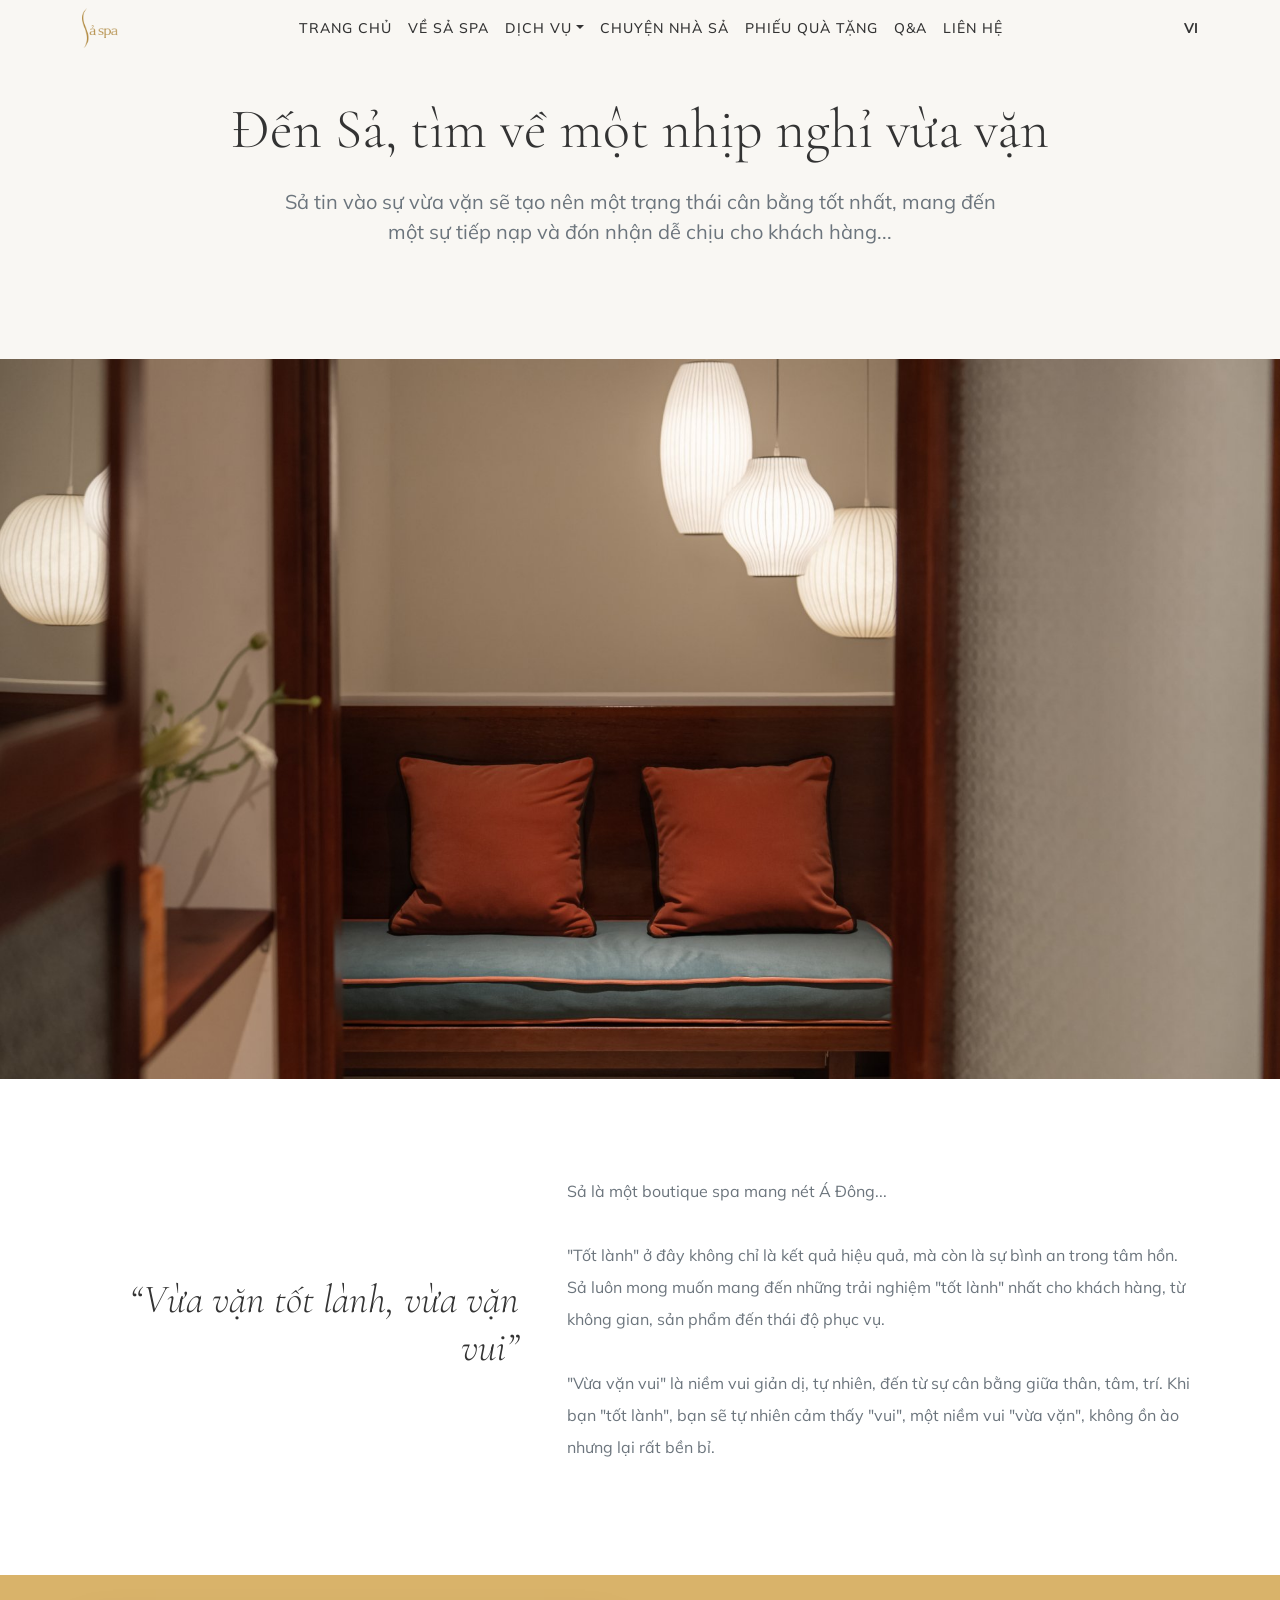
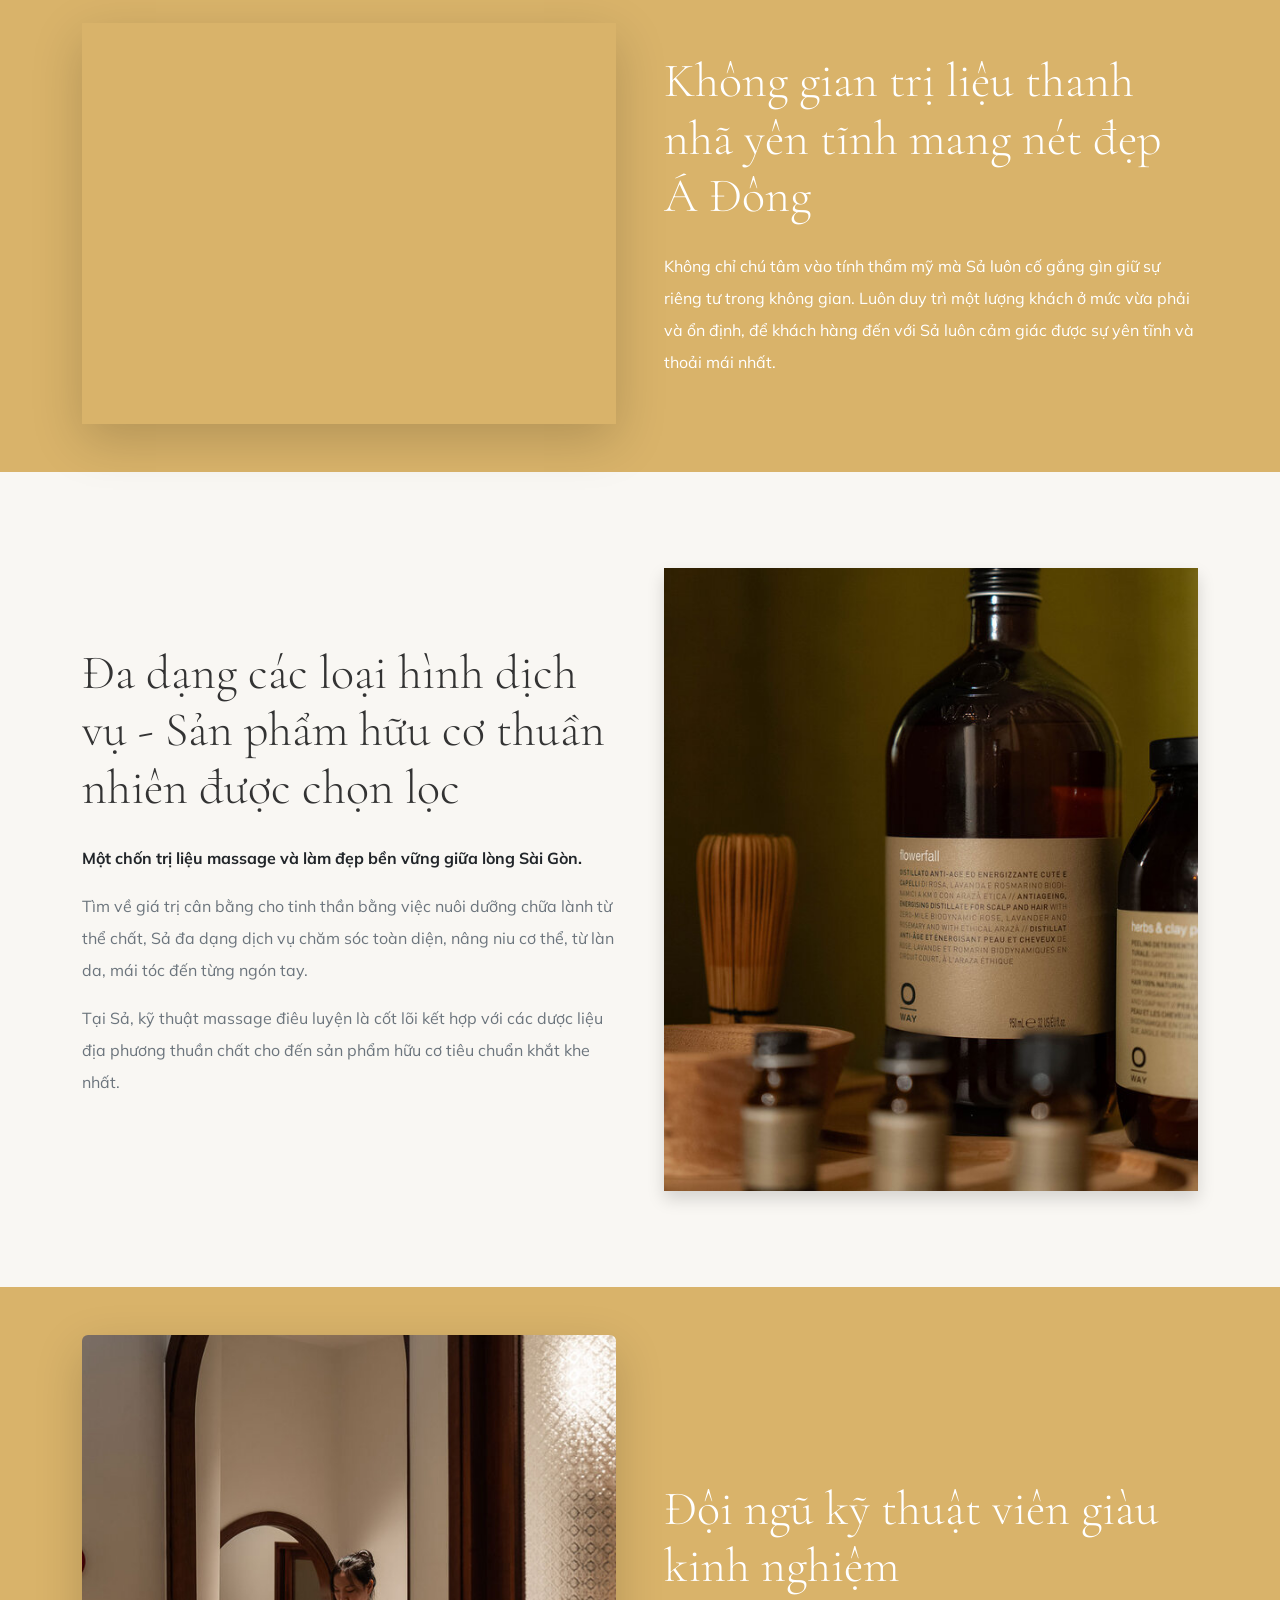
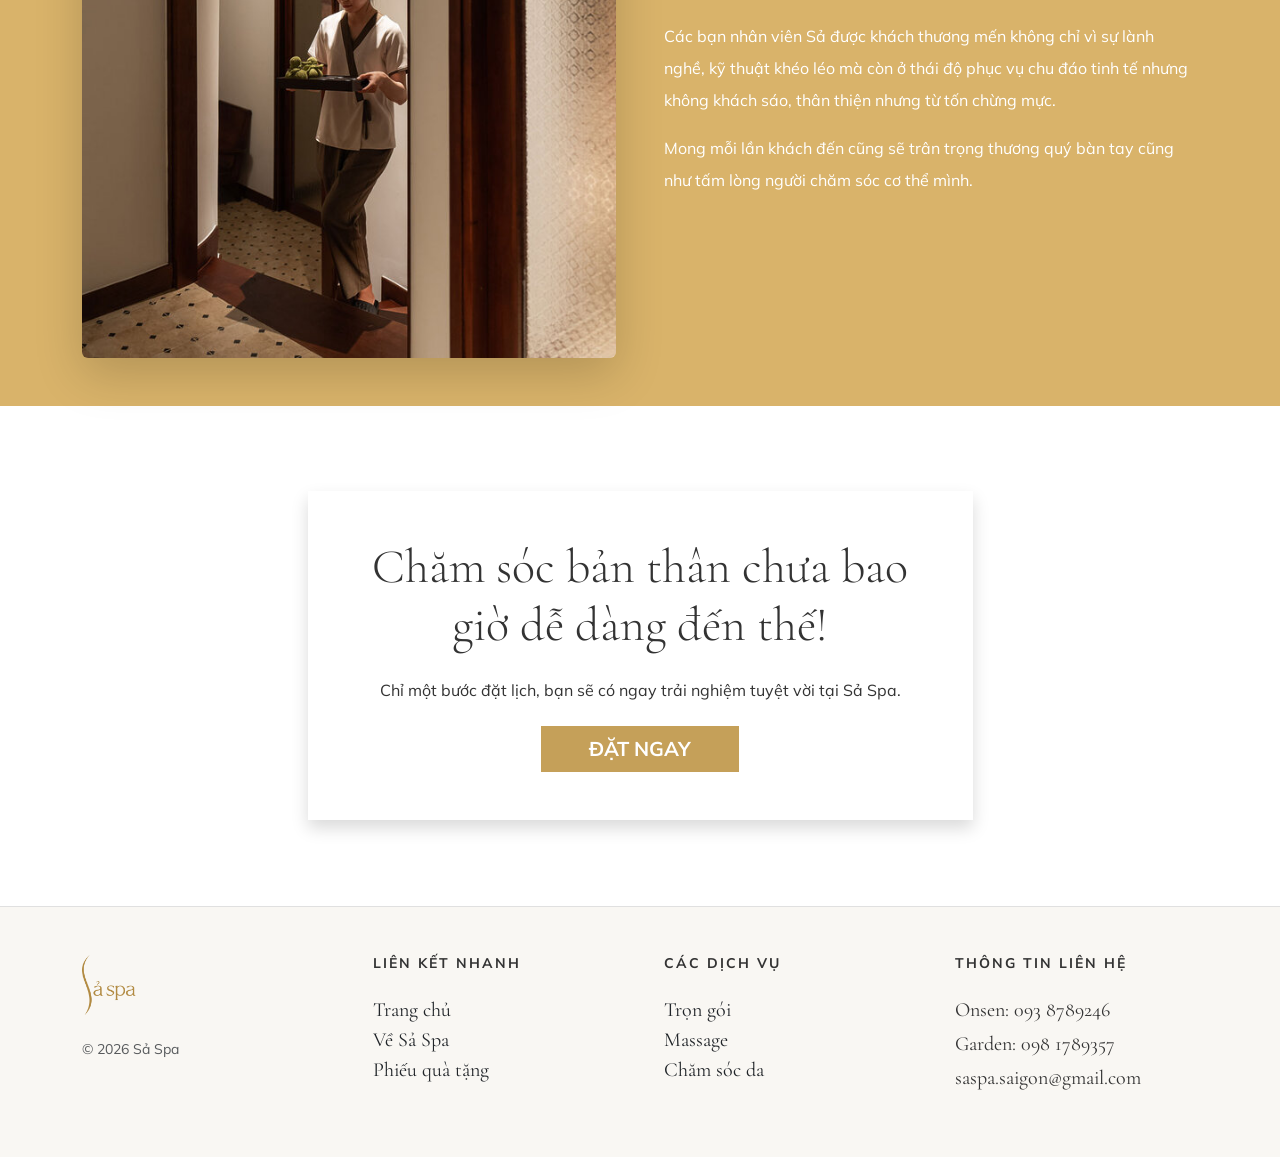
==== vesaspa/home1.html @ 10317ce2 "first commit" ====
<!DOCTYPE html>
<html lang="en">
<head>
    <meta charset="UTF-8">
    <meta name="viewport" content="width=device-width, initial-scale=1.0">
    <link href="https://cdn.jsdelivr.net/npm/bootstrap@5.3.0/dist/css/bootstrap.min.css" rel="stylesheet">
    <link rel="preconnect" href="https://fonts.googleapis.com">
    <link rel="preconnect" href="https://fonts.gstatic.com" crossorigin>
    <link href="https://fonts.googleapis.com/css2?family=Cormorant+Garamond:ital,wght@0,400;0,500;0,600;1,400&family=Mulish:wght@300;400;600&display=swap" rel="stylesheet">
    <link rel="stylesheet" href="style.css">
    <title>Sả Spa - Về Chúng Tôi</title>
</head>
<body>

 <nav class="navbar navbar-expand-lg navbar-light fixed-top">
        <div class="container">
            <div class="logo">
                <img src="../img/logo-spa.png.webp" alt="Sả Spa">
            </div>
            <button class="navbar-toggler border-0" type="button" data-bs-toggle="collapse" data-bs-target="#navbarNav">
                <span class="navbar-toggler-icon"></span>
            </button>
            <div class="collapse navbar-collapse" id="navbarNav">
                <ul class="navbar-nav mx-auto nav-links">
                    <li class="nav-item"><a class="nav-link" href="index.html">TRANG CHỦ</a></li>
                    <li class="nav-item"><a class="nav-link" href="">VỀ SẢ SPA</a></li>
                    <li class="nav-item dropdown has-submenu">
                        <a class="nav-link dropdown-toggle" href="#" role="button" data-bs-toggle="dropdown">DỊCH VỤ</a>
                        <ul class="dropdown-menu border-0 shadow submenu">
                            <li><a class="dropdown-item" href="../dichvu/kpbn/kpbn.html">KHU PHỤC HỒI BẰNG NHIỆT</a></li>
                            <li><a class="dropdown-item" href="../dichvu/trongoi/home.html">TRỌN GÓI</a></li>
                            <li><a class="dropdown-item" href="../dichvu/fullbody/home.html">THƯ GIÃN TOÀN THÂN</a></li>
                            <li><a class="dropdown-item" href="#">CHĂM SÓC DA</a></li>
                            <li><a class="dropdown-item" href="#">CHĂM SÓC CƠ THỂ</a></li>
                            <li><a class="dropdown-item" href="#">CHĂM SÓC TÓC & DA ĐẦU</a></li>
                            <li><a class="dropdown-item" href="#">WAXING</a></li>
                            <li><a class="dropdown-item" href="#">DỊCH VỤ KHÁC</a></li>
                        </ul>
                    </li>
                    <li class="nav-item"><a class="nav-link" href="#">CHUYỆN NHÀ SẢ</a></li>
                    <li class="nav-item"><a class="nav-link" href="../voucher/home.html">PHIẾU QUÀ TẶNG</a></li>
                    <li class="nav-item"><a class="nav-link" href="#">Q&A</a></li>
                    <li class="nav-item"><a class="nav-link" href="#">LIÊN HỆ</a></li>
                </ul>
                <div class="language-picker">
                    <span>VI</span>
                    <i class="arrow-down"></i>
                </div>
            </div>
        </div>
    </nav>

<div class="smooth-scroll-wrapper">
    <section class="intro-top py-5 text-center bg-cream">
        <div class="container py-5">
            <h1 class="main-heading display-4 serif-font mb-4">Đến Sả, tìm về một nhịp nghỉ vừa vặn</h1>
            <div class="row justify-content-center">
                <div class="col-lg-8">
                    <p class="text-secondary fs-5">Sả tin vào sự vừa vặn sẽ tạo nên một trạng thái cân bằng tốt nhất, mang đến một sự tiếp nạp và đón nhận dễ chịu cho khách hàng...</p>
                </div>
            </div>
        </div>
    </section>
    <section class="space-image">
        <div class="container-fluid p-0">
            <img src="../img/home3.jpg" alt="Không gian Sả Spa" class="img-fluid w-100">
        </div>
    </section>
    <section class="philosophy py-5">
        <div class="container py-5">
            <div class="row align-items-center g-5">
                <div class="col-md-5 text-md-end text-center">
                    <h2 class="quote-text serif-font display-6 fst-italic">“Vừa vặn tốt lành, vừa vặn vui”</h2>
                </div>
                <div class="col-md-7 border-start-md">
                    <p class="text-secondary lh-lg">Sả là một boutique spa mang nét Á Đông...<br><br>
                    "Tốt lành" ở đây không chỉ là kết quả hiệu quả, mà còn là sự bình an trong tâm hồn. Sả luôn mong muốn mang đến những trải nghiệm "tốt lành" nhất cho khách hàng, từ không gian, sản phẩm đến thái độ phục vụ.<br><br>
                    "Vừa vặn vui" là niềm vui giản dị, tự nhiên, đến từ sự cân bằng giữa thân, tâm, trí. Khi bạn "tốt lành", bạn sẽ tự nhiên cảm thấy "vui", một niềm vui "vừa vặn", không ồn ào nhưng lại rất bền bỉ.</p>
                </div>
            </div>
        </div>
    </section>
    <section class="info-section py-5 bg-gold-themed">
        <div class="container">
            <div class="row align-items-center g-5">
                <div class="col-lg-6">
                    <div class="ratio ratio-4x3 shadow-lg">
                        <video autoplay muted loop playsinline class="object-fit-cover rounded">
                            <source src="../video/vespa.mp4" type="video/mp4">
                        </video>
                    </div>
                </div>
                <div class="col-lg-6 text-white">
                    <h2 class="serif-font display-5 mb-4">Không gian trị liệu thanh nhã yên tĩnh mang nét đẹp Á Đông</h2>
                    <p class="lh-lg">Không chỉ chú tâm vào tính thẩm mỹ mà Sả luôn cố gắng gìn giữ sự riêng tư trong không gian. Luôn duy trì một lượng khách ở mức vừa phải và ổn định, để khách hàng đến với Sả luôn cảm giác được sự yên tĩnh và thoải mái nhất.</p>
                </div>
            </div>
        </div>
    </section>
    <section class="product-intro py-5 bg-cream">
        <div class="container py-5">
            <div class="row align-items-center g-5 flex-lg-row-reverse">
                <div class="col-lg-6">
                    <img src="../img/anhvespa1.jpg" alt="Sản phẩm hữu cơ tại Sả" class="img-fluid shadow">
                </div>
                <div class="col-lg-6">
                    <h2 class="serif-font display-5 mb-4">Đa dạng các loại hình dịch vụ - Sản phẩm hữu cơ thuần nhiên được chọn lọc</h2>
                    <div class="text-secondary lh-lg">
                        <p class="fw-bold text-dark">Một chốn trị liệu massage và làm đẹp bền vững giữa lòng Sài Gòn.</p>
                        <p>Tìm về giá trị cân bằng cho tinh thần bằng việc nuôi dưỡng chữa lành từ thể chất, Sả đa dạng dịch vụ chăm sóc toàn diện, nâng niu cơ thể, từ làn da, mái tóc đến từng ngón tay.</p>
                        <p>Tại Sả, kỹ thuật massage điêu luyện là cốt lõi kết hợp với các dược liệu địa phương thuần chất cho đến sản phẩm hữu cơ tiêu chuẩn khắt khe nhất.</p>
                    </div>
                </div>
            </div>
        </div>
    </section>
    <section class="staff-section py-5 bg-gold-themed">
        <div class="container">
            <div class="row align-items-center g-5">
                <div class="col-lg-6">
                    <img src="../img/anhvespa2.jpg" alt="Đội ngũ kỹ thuật viên Sả Spa" class="img-fluid shadow-lg rounded">
                </div>
                <div class="col-lg-6 text-white">
                    <h2 class="serif-font display-5 mb-4 text-white">Đội ngũ kỹ thuật viên giàu kinh nghiệm</h2>
                    <p class="lh-lg">Các bạn nhân viên Sả được khách thương mến không chỉ vì sự lành nghề, kỹ thuật khéo léo mà còn ở thái độ phục vụ chu đáo tinh tế nhưng không khách sáo, thân thiện nhưng từ tốn chừng mực.</p>
                    <p class="lh-lg">Mong mỗi lần khách đến cũng sẽ trân trọng thương quý bàn tay cũng như tấm lòng người chăm sóc cơ thể mình.</p>
                </div>
            </div>
        </div>
    </section>
    <section class="cta-section py-5 position-relative text-center d-flex align-items-center" style="background: url('../img/bck2.jpg') center/cover no-repeat fixed; min-height: 500px;">
        <div class="container position-relative z-1">
            <div class="row justify-content-center">
                <div class="col-md-7 bg-white-transparent p-5 shadow">
                    <h2 class="serif-font display-5 mb-4">Chăm sóc bản thân chưa bao giờ dễ dàng đến thế!</h2>
                    <p class="mb-4">Chỉ một bước đặt lịch, bạn sẽ có ngay trải nghiệm tuyệt vời tại Sả Spa.</p>
                    <a href="../vesaspa/datlich.html/web.html" target="_blank" class="btn btn-gold btn-lg rounded-0 px-5 fw-bold">ĐẶT NGAY</a>
                </div>
            </div>
        </div>
    </section>
    <footer class="main-footer py-5 bg-cream">
        <div class="container">
            <div class="row g-5">
                <div class="col-lg-3 text-center text-lg-start">
                    <img src="../img/logo-spa.png.webp" alt="Sả Spa Logo" class="mb-4" height="60">
                    <p class="small text-muted">© 2026 Sả Spa</p>
                </div>
                <div class="col-6 col-lg-3">
                    <h6 class="fw-bold mb-4 small letter-spacing-2">LIÊN KẾT NHANH</h6>
                    <ul class="list-unstyled">
                        <li><a href="#" class="text-decoration-none text-dark serif-font fs-5">Trang chủ</a></li>
                        <li><a href="#" class="text-decoration-none text-dark serif-font fs-5">Về Sả Spa</a></li>
                        <li><a href="#" class="text-decoration-none text-dark serif-font fs-5">Phiếu quà tặng</a></li>
                    </ul>
                </div>
                <div class="col-6 col-lg-3">
                    <h6 class="fw-bold mb-4 small letter-spacing-2">CÁC DỊCH VỤ</h6>
                    <ul class="list-unstyled">
                        <li><a href="#" class="text-decoration-none text-dark serif-font fs-5">Trọn gói</a></li>
                        <li><a href="#" class="text-decoration-none text-dark serif-font fs-5">Massage</a></li>
                        <li><a href="#" class="text-decoration-none text-dark serif-font fs-5">Chăm sóc da</a></li>
                    </ul>
                </div>
                <div class="col-lg-3">
                    <h6 class="fw-bold mb-4 small letter-spacing-2">THÔNG TIN LIÊN HỆ</h6>
                    <p class="serif-font fs-5 mb-1">Onsen: 093 8789246</p>
                    <p class="serif-font fs-5 mb-1">Garden: 098 1789357</p>
                    <p class="serif-font fs-5">saspa.saigon@gmail.com</p>
                </div>
            </div>
        </div>
    </footer>
</div>
<script src="https://cdn.jsdelivr.net/npm/bootstrap@5.3.0/dist/js/bootstrap.bundle.min.js"></script>
</body>
</html>
---- vesaspa/style.css ----
/* Custom CSS */
:root {
    --gold: #c5a059;
    --cream: #f9f7f3;
    --dark-gold: #d9b36a;
}

body {
    font-family: 'Mulish', sans-serif;
    color: #333;
    overflow-x: hidden; /* Đảm bảo không bị tràn ngang */
}

.serif-font {
    font-family: 'Cormorant Garamond', serif;
}

.bg-cream {
    background-color: var(--cream);
}

.bg-gold-themed {
    background-color: var(--dark-gold);
}

/* Background Image cố định toàn trang */
.bg-image {
    position: fixed;
    top: 0;
    left: 0;
    width: 100%;
    height: 100%;
    object-fit: cover;
    z-index: -1;
}

.logo img {
  height: 40px;
}
.nav-links .nav-link {
  color: #333 !important;
  font-size: 14px;
  font-weight: 500;
  letter-spacing: 1px;
  transition: color 0.3s;
  padding: 0.5rem 1rem;
}

.nav-links .nav-link:hover {
  color: #c5a059 !important;
}

@media (min-width: 992px) {
  .dropdown:hover .dropdown-menu {
    display: block;
    margin-top: 0;
  }
}

.submenu {
  min-width: 250px;
  border-radius: 0;
}

.submenu .dropdown-item {
  padding: 12px 20px;
  color: #555;
  font-size: 13px;
  white-space: normal;
}

.submenu .dropdown-item:hover {
  background: #fcfaf5;
  color: #c5a059;
}

.language-picker {
  display: flex;
  align-items: center;
  cursor: pointer;
  font-size: 14px;
  font-weight: bold;
}

/* Section CTA - Fix lỗi nhảy footer */
.cta-section {
    width: 100%;
    display: flex !important;
    align-items: center;
    position: relative;
    clear: both; /* Ngắt các luồng float nếu có */
}

.bg-white-transparent {
    background-color: rgba(255, 255, 255, 0.92);
    backdrop-filter: blur(5px); /* Hiệu ứng mờ nền trắng giống ảnh mẫu */
}

/* Buttons */
.btn-gold {
    background-color: var(--gold);
    color: white !important;
    border: none;
    transition: 0.3s ease;
}

.btn-gold:hover {
    background-color: #b08d4a;
    color: white !important;
    transform: translateY(-2px);
}

/* Footer Custom - Đảm bảo nằm dưới cùng */
.main-footer {
    width: 100%;
    background-color: #f9f7f3;
    position: relative;
    z-index: 10; /* Nằm trên lớp nền bg-image */
    border-top: 1px solid #e0e0e0;
}

.main-footer a {
    transition: color 0.3s ease;
}

.main-footer a:hover {
    color: var(--gold) !important;
}

/* Helper Classes */
.letter-spacing-2 {
    letter-spacing: 2px;
}

.object-fit-cover {
    object-fit: cover;
}

.transition-img {
    transition: transform 0.6s ease;
}

.card:hover .transition-img {
    transform: scale(1.05);
}

.language-picker {
    cursor: pointer;
    font-size: 14px;
}

@media (max-width: 768px) {
    .cta-section {
        min-height: 400px !important;
    }
    .cta-box {
        margin: 20px;
        padding: 30px !important;
    }
}
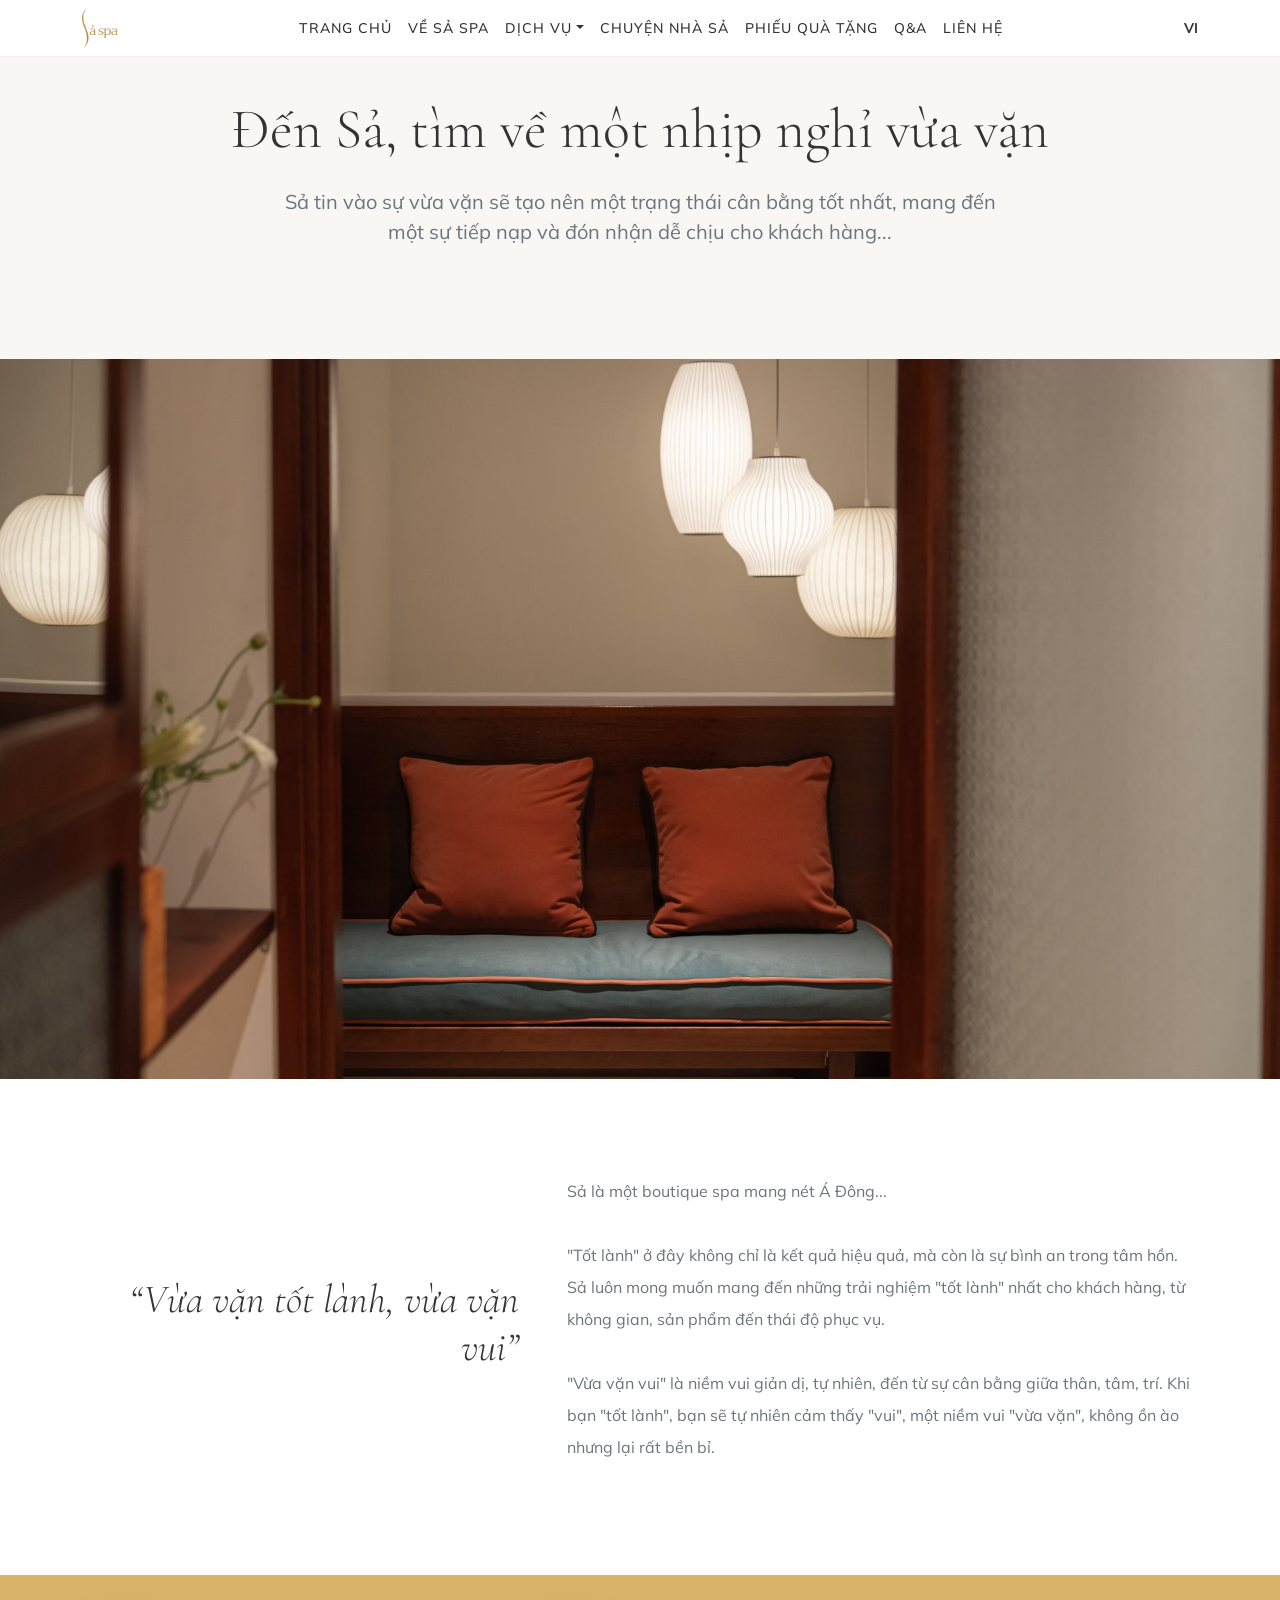
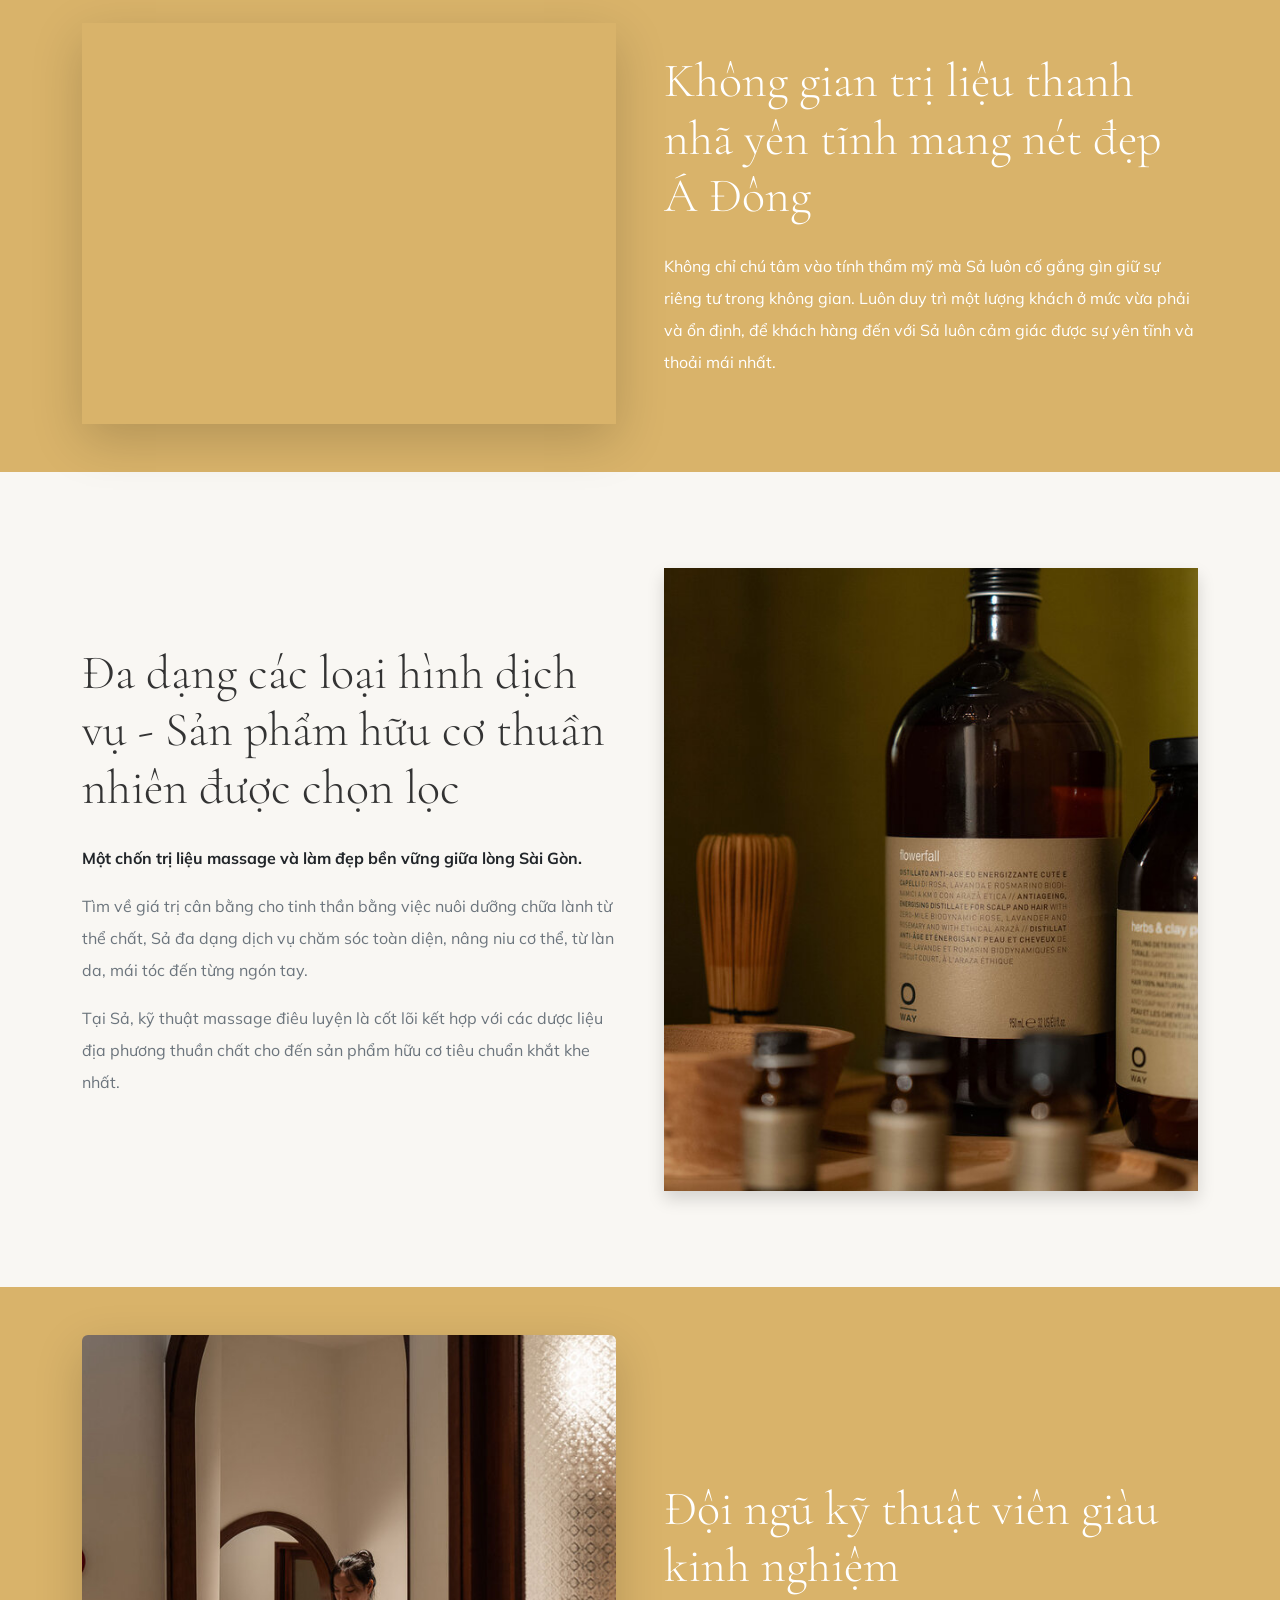
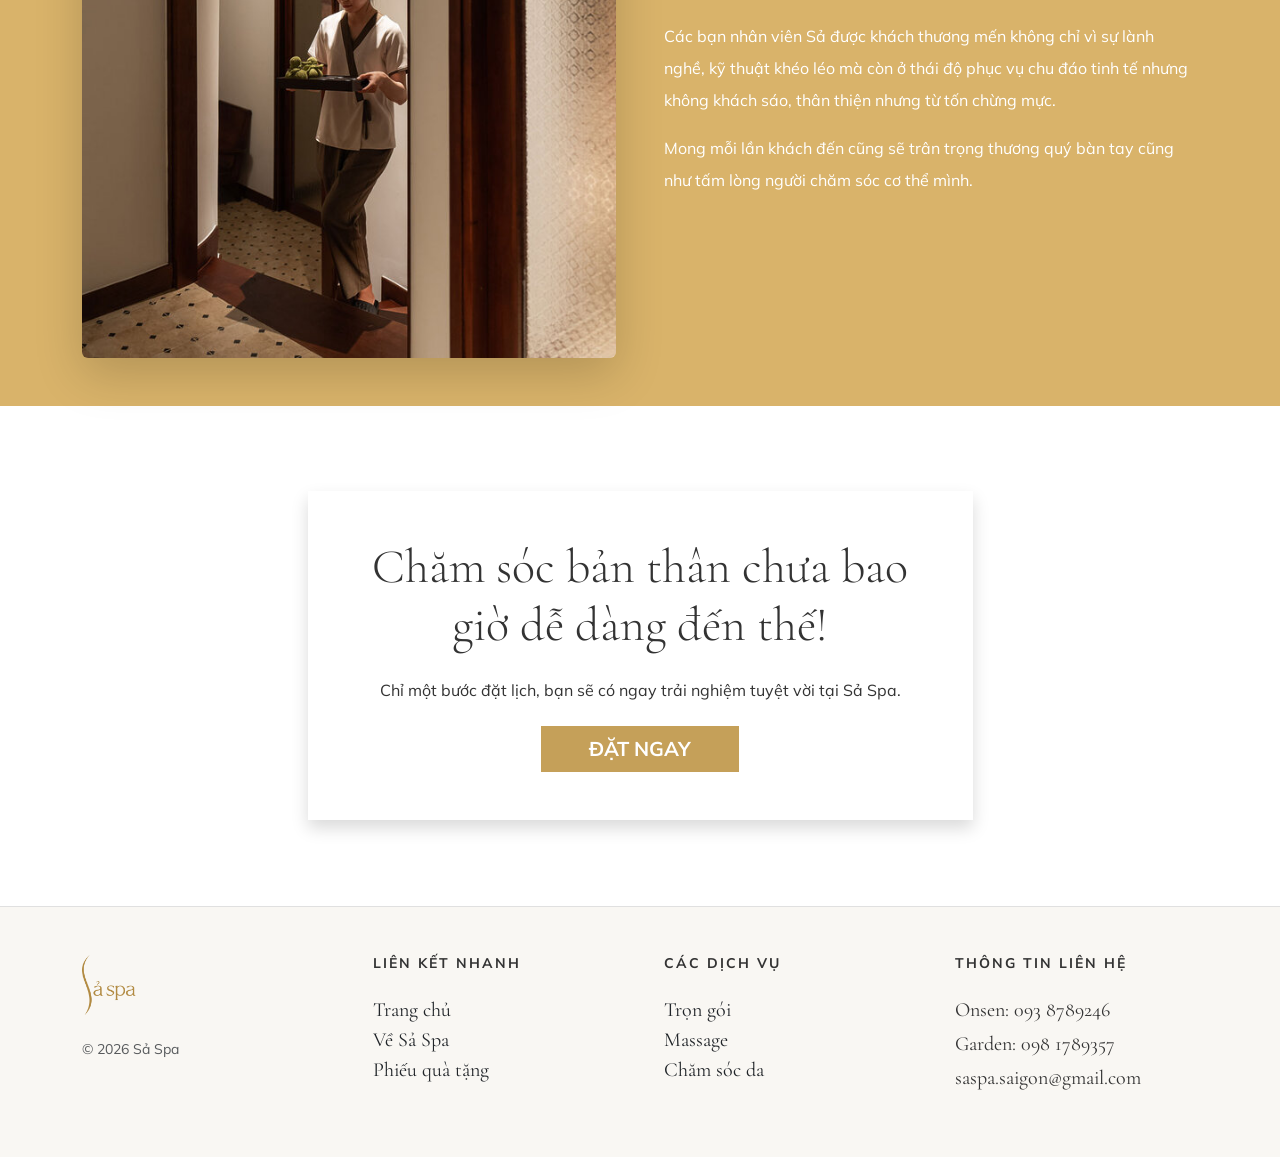
==== commit bdb7442f: "update css + html" ====
--- a/vesaspa/home1.html
+++ b/vesaspa/home1.html
@@ -22,7 +22,7 @@
             </button>
             <div class="collapse navbar-collapse" id="navbarNav">
                 <ul class="navbar-nav mx-auto nav-links">
-                    <li class="nav-item"><a class="nav-link" href="index.html">TRANG CHỦ</a></li>
+                    <li class="nav-item"><a class="nav-link" href="../index.html">TRANG CHỦ</a></li>
                     <li class="nav-item"><a class="nav-link" href="">VỀ SẢ SPA</a></li>
                     <li class="nav-item dropdown has-submenu">
                         <a class="nav-link dropdown-toggle" href="#" role="button" data-bs-toggle="dropdown">DỊCH VỤ</a>
--- a/vesaspa/style.css
+++ b/vesaspa/style.css
@@ -1,4 +1,3 @@
-/* Custom CSS */
 :root {
     --gold: #c5a059;
     --cream: #f9f7f3;
@@ -8,9 +7,8 @@
 body {
     font-family: 'Mulish', sans-serif;
     color: #333;
-    overflow-x: hidden; /* Đảm bảo không bị tràn ngang */
+    overflow-x: hidden;
 }
-
 .serif-font {
     font-family: 'Cormorant Garamond', serif;
 }
@@ -23,7 +21,6 @@
     background-color: var(--dark-gold);
 }
 
-/* Background Image cố định toàn trang */
 .bg-image {
     position: fixed;
     top: 0;
@@ -50,11 +47,10 @@
   color: #c5a059 !important;
 }
 
-@media (min-width: 992px) {
-  .dropdown:hover .dropdown-menu {
-    display: block;
-    margin-top: 0;
-  }
+.navbar {
+  background-color: #fff;
+  border-bottom: 1px solid #f0f0f0;
+  z-index: 1030; 
 }
 
 .submenu {
@@ -82,21 +78,19 @@
   font-weight: bold;
 }
 
-/* Section CTA - Fix lỗi nhảy footer */
 .cta-section {
     width: 100%;
     display: flex !important;
     align-items: center;
     position: relative;
-    clear: both; /* Ngắt các luồng float nếu có */
+    clear: both; 
 }
 
 .bg-white-transparent {
     background-color: rgba(255, 255, 255, 0.92);
-    backdrop-filter: blur(5px); /* Hiệu ứng mờ nền trắng giống ảnh mẫu */
+    backdrop-filter: blur(5px); 
 }
 
-/* Buttons */
 .btn-gold {
     background-color: var(--gold);
     color: white !important;
@@ -110,7 +104,6 @@
     transform: translateY(-2px);
 }
 
-/* Footer Custom - Đảm bảo nằm dưới cùng */
 .main-footer {
     width: 100%;
     background-color: #f9f7f3;
@@ -157,4 +150,11 @@
         margin: 20px;
         padding: 30px !important;
     }
-} +    
+} 
+@media (min-width: 992px) {
+  .dropdown:hover .dropdown-menu {
+    display: block;
+    margin-top: 0;
+  }
+}
